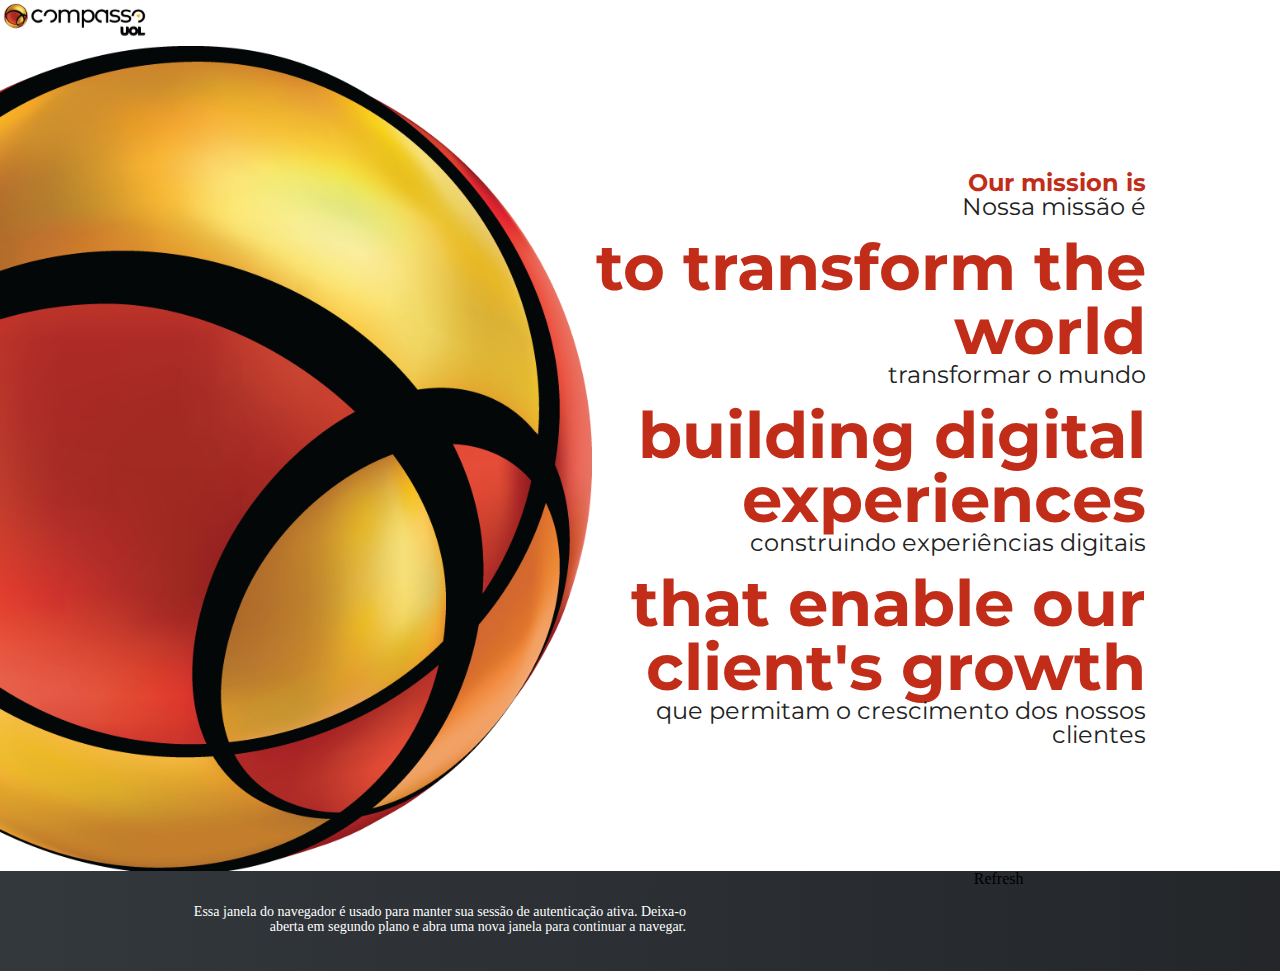
==== home.html @ 86b91166 "feat(*):Creating home page structure with css" ====
<!DOCTYPE html>
<html lang="en">
<head>
    <meta charset="UTF-8">
    <meta http-equiv="X-UA-Compatible" content="IE=edge">
    <meta name="viewport" content="width=device-width, initial-scale=1.0">
    <link rel="stylesheet" href="./assets/css/style.css">
    <link rel="stylesheet" href="./assets/css/reset.css">
    <title>Home</title>
</head>
<body>
    <header class="header">
        <div class="logo">
            <img src="./assets/img/logoCompasso-black.svg">
        </div>
        <div class="clock">

        </div>

        <div class="temp"></div>
    </header>
    <main>
        <section class="container-main">
            <img class="logo-compass" src="./assets/img/ball-logoCompasso.svg">
            <div class="text-main">
                <h2 class="text-main-primary">Our mission is</h2>
                <p class="text-main-secundary">Nossa missão é</p><br>
                <h1 class="text-main-primary">to transform the world</h1>
                <p class="text-main-secundary">transformar o mundo</p><br>
                <h1 class="text-main-primary">building digital experiences</h1>
                <p class="text-main-secundary">construindo experiências digitais</p><br>
                <h1 class="text-main-primary">that enable our client's growth</h1>
                <p class="text-main-secundary">que permitam o crescimento dos nossos clientes</p>
            </div>
        </section>
    </main>
    <footer>
        <section class="container-footer">
            <div class="text-footer">
                <p>Essa janela do navegador é usado para manter sua sessão de autenticação ativa. Deixa-o<br> aberta em segundo plano e abra uma nova janela para continuar a navegar.</p>
            </div>
            <div>
                Refresh
            </div>
            <div class="button-link">
                <a class="text-button" href="www.uol.com.br">Continuar Navegando</a>
            </div>
            <div class="button-logout">
                <a href="./index.html">Logout</a>
            </div>
        </section>
    </footer>
</body>
</html>
---- assets/css/style.css ----
@import url('https://fonts.googleapis.com/css2?family=Montserrat:wght@300;400;700&display=swap');

:root {
    --color-main:linear-gradient(180deg, #33383D 0%, #1C1D20 100%);
    --color-bg: linear-gradient(90.16deg, #33383D 0%, #1C1D20 100%);
    --color-bg-main: linear-gradient(105.96deg, #FFFFFF 0%, #F0F0F0 97.86%);
    --color-font: #E0E0E0;
    --color-button:linear-gradient(90deg, #FF2D04 0%, #C13216 100%);
    --font-home-primary:#C12D18;
    --font-home-secundary:#222222;
    --font-button:#C13216;
    --color-white:#FFFFFF;
}

*{
    margin: 0;
    padding: 0;
    box-sizing: border-box;
    font-family: 'Montserrat', sans-serif;
}

.main{
    display: flex;
    width: 100vw;
    height: 100vh;
    flex-direction: row;
    justify-content: space-between;
    background: #ccc;
}

.container-login{
    width: 50%;
    display: flex;
    flex-direction: column;
    justify-content: center;
    align-items: center;
    gap: 30px;
    background: var(--color-main);
    color: var(--color-font);
    
}
.title-form{
    min-width:450px;
    margin-bottom: 120px;
}

.form-login{
    min-width:450px;
}

.input{
    display: block;
    width: 100%;
    max-width: 380px;
    height: 45px;
    border-radius: 50px;
    border: 1px solid;
    border-color: var(--color-font);
    background: transparent;
}

.btn{
    background: var(--color-button);
    width: 100%;
    max-width: 380px;
    height: 45px;
    border-radius: 50px;
    color: var(--color-white);
    border: 0px;
    margin-top: 70px;
}

.wallpaper{
    width: 50%;
    background: url(../img/bg-login.jpg);
    background-size:cover;
    background-repeat: no-repeat;
    
}

.container-main{
    background-color: var(--color-bg-main);
    display: flex;
    justify-content: space-between;
    align-items: center;
}

.logo-compass{
    background-position: bottom left;
}

.text-main{
    display: flex;
    flex-direction: column;  
    text-align: right;
    margin-right: 134px;  
}

.text-main-primary {
    font-weight: bold;
    color: var(--font-home-primary);
    font-size: 64px;
}

.text-main-primary:first-child {
	font-size: 24px;
}

.text-main-secundary{
    color: var(--font-home-secundary);
    font-size: 24px;
}

.container-footer{
    display: flex;
    justify-content: space-around;
    background: var(--color-bg);
    width: 1920px;
    height: 100px;
}

.text-footer{
    color: var(--color-white);
    text-align: right;
    margin-left: 50px;
    font-size: 14px;
    margin-top: 33px;
    line-height: 15px;
    font-weight: 400;
}

.button-link{
    width: 131px;
    height: 99px;
    background-color: var(--color-white);
    text-align:center;  
}

.text-button{
    text-decoration: none;
    color: var(--font-button);
    
}

.button-logout{
    text-decoration: none;
    color: var(--color-white);
}
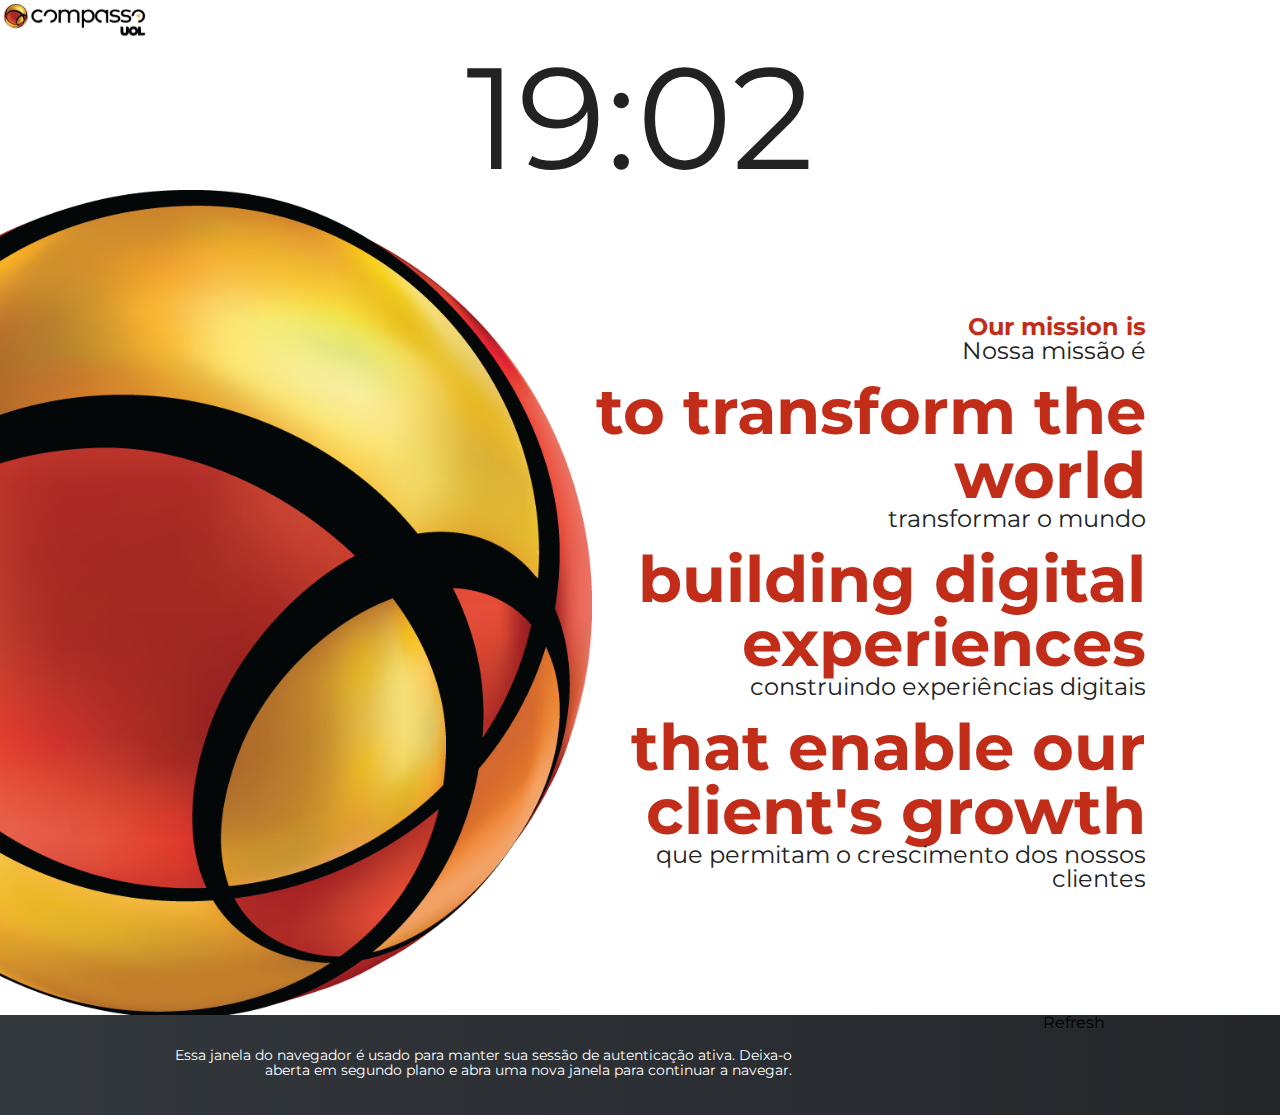
==== commit f7a78f44: "feat(home):finishing home page clock" ====
--- a/home.html
+++ b/home.html
@@ -8,47 +8,50 @@
     <link rel="stylesheet" href="./assets/css/reset.css">
     <title>Home</title>
 </head>
-<body>
-    <header class="header">
-        <div class="logo">
-            <img src="./assets/img/logoCompasso-black.svg">
-        </div>
-        <div class="clock">
+<body onload="updateWatch()">
+        <header class="header">
+            <div class="logo">
+                <img src="./assets/img/logoCompasso-black.svg">
+            </div>
+            <div class="clock">
+                <span class="clock-hour"></span>:
+                <span class="clock-minute"></span>
+                <span class="date"></span>
+            </div>
 
-        </div>
-
-        <div class="temp"></div>
-    </header>
-    <main>
-        <section class="container-main">
-            <img class="logo-compass" src="./assets/img/ball-logoCompasso.svg">
-            <div class="text-main">
-                <h2 class="text-main-primary">Our mission is</h2>
-                <p class="text-main-secundary">Nossa missão é</p><br>
-                <h1 class="text-main-primary">to transform the world</h1>
-                <p class="text-main-secundary">transformar o mundo</p><br>
-                <h1 class="text-main-primary">building digital experiences</h1>
-                <p class="text-main-secundary">construindo experiências digitais</p><br>
-                <h1 class="text-main-primary">that enable our client's growth</h1>
-                <p class="text-main-secundary">que permitam o crescimento dos nossos clientes</p>
-            </div>
-        </section>
-    </main>
-    <footer>
-        <section class="container-footer">
-            <div class="text-footer">
-                <p>Essa janela do navegador é usado para manter sua sessão de autenticação ativa. Deixa-o<br> aberta em segundo plano e abra uma nova janela para continuar a navegar.</p>
-            </div>
-            <div>
-                Refresh
-            </div>
-            <div class="button-link">
-                <a class="text-button" href="www.uol.com.br">Continuar Navegando</a>
-            </div>
-            <div class="button-logout">
-                <a href="./index.html">Logout</a>
-            </div>
-        </section>
-    </footer>
+            <div class="temp"></div>
+        </header>
+        <main>
+            <section class="container-main">
+                <img class="logo-compass" src="./assets/img/ball-logoCompasso.svg">
+                <div class="text-main">
+                    <h2 class="text-main-primary">Our mission is</h2>
+                    <p class="text-main-secundary">Nossa missão é</p><br>
+                    <h1 class="text-main-primary">to transform the world</h1>
+                    <p class="text-main-secundary">transformar o mundo</p><br>
+                    <h1 class="text-main-primary">building digital experiences</h1>
+                    <p class="text-main-secundary">construindo experiências digitais</p><br>
+                    <h1 class="text-main-primary">that enable our client's growth</h1>
+                    <p class="text-main-secundary">que permitam o crescimento dos nossos clientes</p>
+                </div>
+            </section>
+        </main>
+        <footer>
+            <section class="container-footer">
+                <div class="text-footer">
+                    <p>Essa janela do navegador é usado para manter sua sessão de autenticação ativa. Deixa-o<br> aberta em segundo plano e abra uma nova janela para continuar a navegar.</p>
+                </div>
+                <div>
+                    Refresh
+                </div>
+                <div class="button-link">
+                    <a class="text-button" href="www.uol.com.br">Continuar Navegando</a>
+                </div>
+                <div class="button-logout">
+                    <a href="./index.html">Logout</a>
+                </div>
+            </section>
+        </footer>
+    <script src="./assets/js/script.js"></script>
 </body>
 </html>--- a/assets/css/style.css
+++ b/assets/css/style.css
@@ -16,6 +16,15 @@
     margin: 0;
     padding: 0;
     box-sizing: border-box;
+    font-family: 'Montserrat', sans-serif;
+}
+
+/* body{
+    font-family: Arial, Helvetica, sans-serif;
+    font-weight: bold;
+} */
+
+.header{
     font-family: 'Montserrat', sans-serif;
 }
 
@@ -78,6 +87,14 @@
     
 }
 
+.clock{
+    display: flex;
+    align-items: center;
+    justify-content: center;
+    font-size: 144px;
+    color: var(--font-home-secundary);
+}
+
 .container-main{
     background-color: var(--color-bg-main);
     display: flex;
@@ -117,6 +134,7 @@
     background: var(--color-bg);
     width: 1920px;
     height: 100px;
+    font-family: 'Montserrat', sans-serif;
 }
 
 .text-footer{
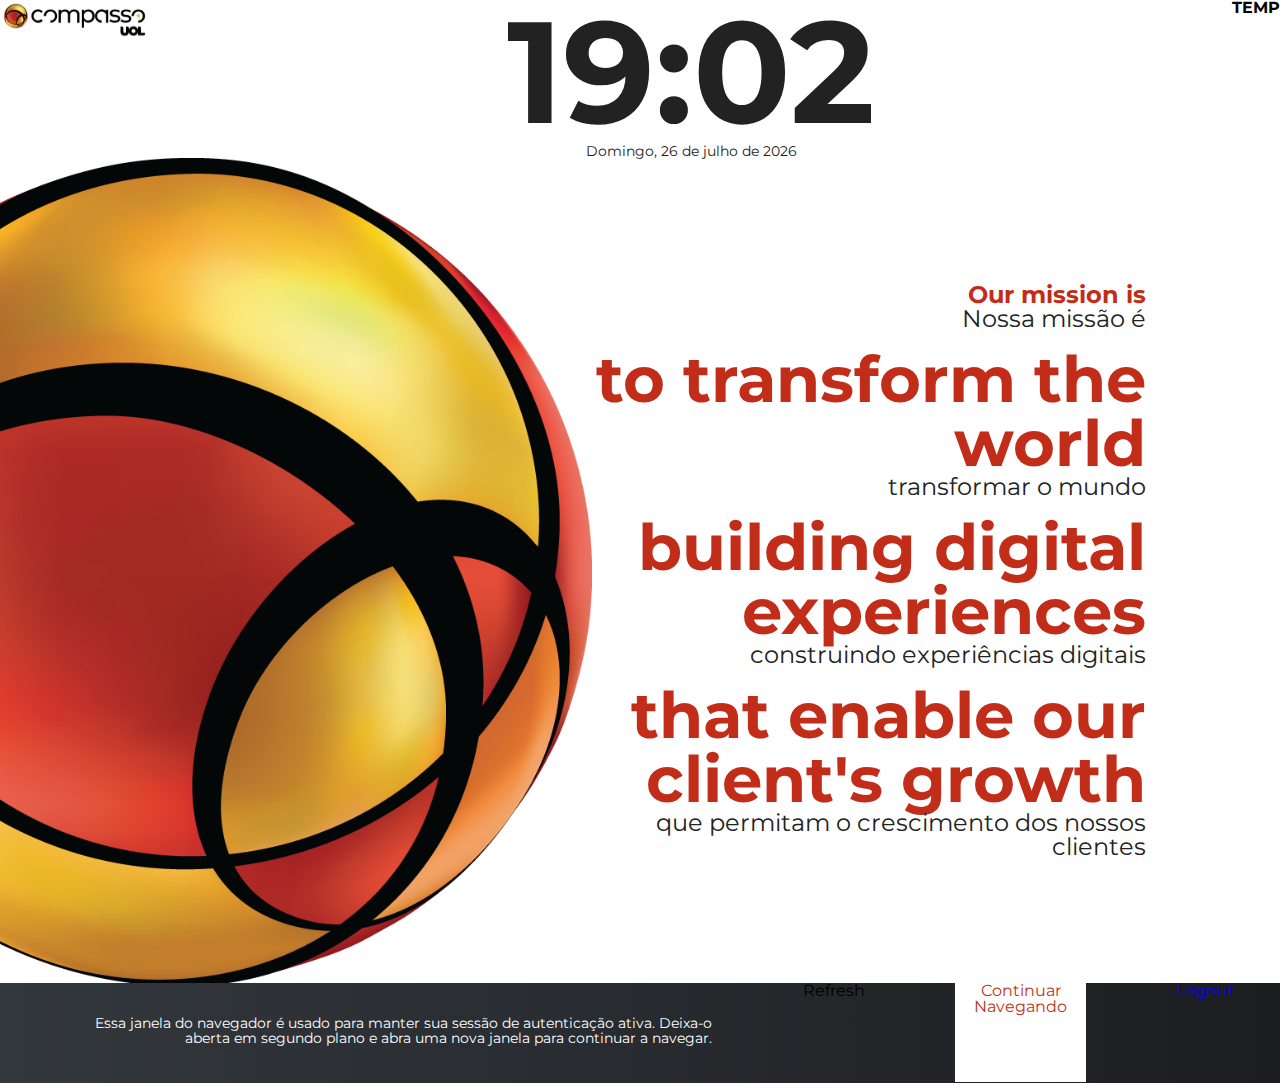
==== commit 275ff351: "feat(script,home,style):finalizing clock and date in full" ====
--- a/home.html
+++ b/home.html
@@ -9,17 +9,21 @@
     <title>Home</title>
 </head>
 <body onload="updateWatch()">
+    
         <header class="header">
-            <div class="logo">
+            <div class="logo-home">
                 <img src="./assets/img/logoCompasso-black.svg">
             </div>
-            <div class="clock">
-                <span class="clock-hour"></span>:
-                <span class="clock-minute"></span>
+            <div class="watch-date">
+                <span class="watch"></span>
+                <!-- <span class="clock-minute"></span> -->
                 <span class="date"></span>
+                <!-- <span class="date-day">Ranni</span>
+                <span class="date-month"></span>
+                <span class="date-year"></span> -->
             </div>
 
-            <div class="temp"></div>
+            <div class="temp">TEMP</div>
         </header>
         <main>
             <section class="container-main">
--- a/assets/css/style.css
+++ b/assets/css/style.css
@@ -26,6 +26,7 @@
 
 .header{
     font-family: 'Montserrat', sans-serif;
+    font-weight: bold;
 }
 
 .main{
@@ -87,12 +88,35 @@
     
 }
 
-.clock{
+/* style page home */
+
+.header{
     display: flex;
+    justify-content: space-between;
+}
+
+.logo-home{
+    
+}
+
+.watch-date{
+    display: flex;
+    flex-direction: column;
     align-items: center;
     justify-content: center;
+    color: var(--font-home-secundary);
+}
+
+.watch{
     font-size: 144px;
-    color: var(--font-home-secundary);
+}
+
+.date{
+    font-size: 14px;
+    font-weight: 400;
+}
+
+.temp{
 }
 
 .container-main{
@@ -100,6 +124,7 @@
     display: flex;
     justify-content: space-between;
     align-items: center;
+    
 }
 
 .logo-compass{
@@ -132,7 +157,7 @@
     display: flex;
     justify-content: space-around;
     background: var(--color-bg);
-    width: 1920px;
+    width: 100%;
     height: 100px;
     font-family: 'Montserrat', sans-serif;
 }
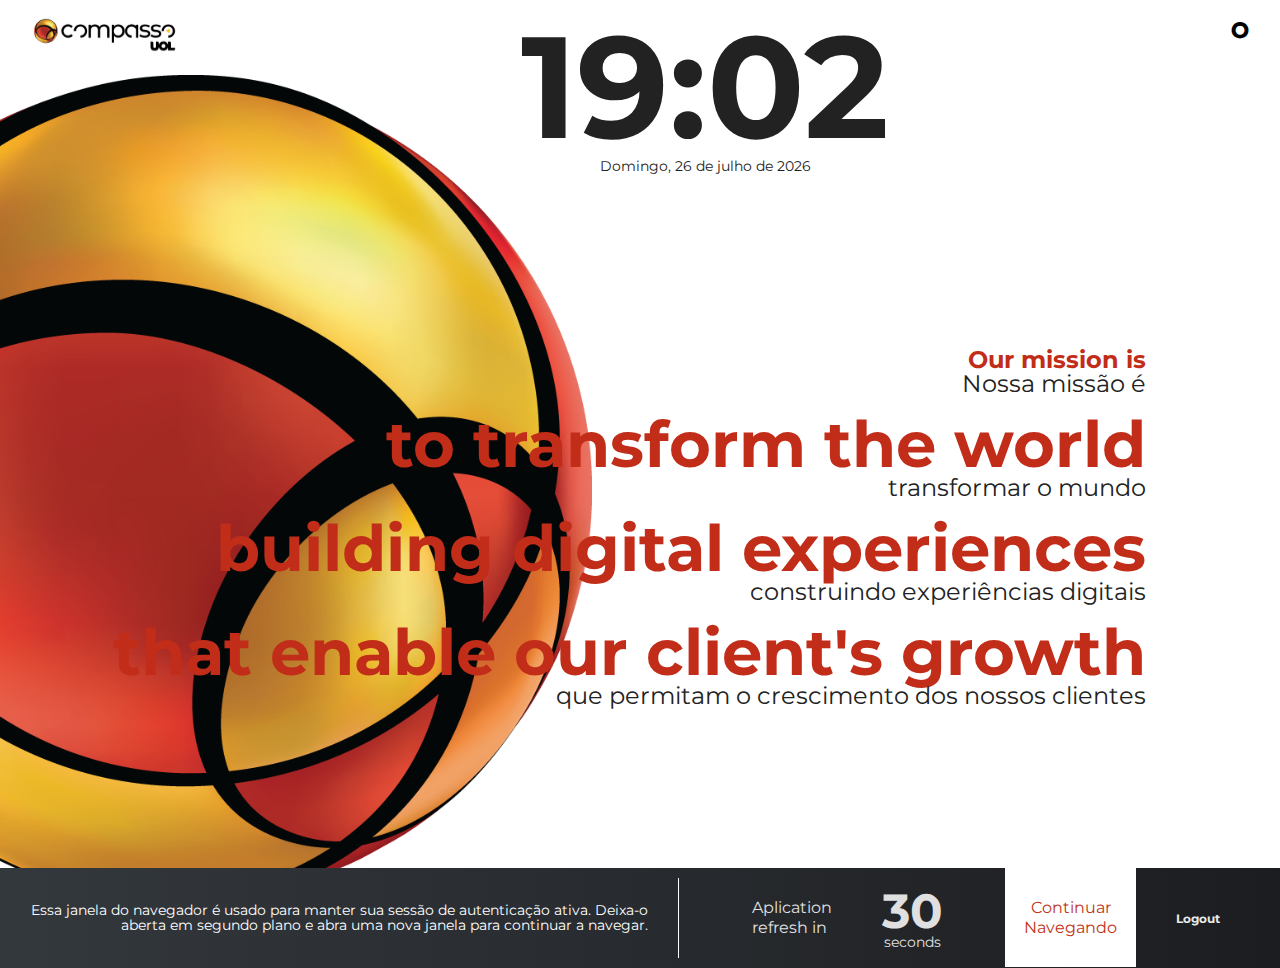
==== commit 29989aaa: "feat(app, home): adding contact and refresh" ====
--- a/home.html
+++ b/home.html
@@ -4,30 +4,30 @@
     <meta charset="UTF-8">
     <meta http-equiv="X-UA-Compatible" content="IE=edge">
     <meta name="viewport" content="width=device-width, initial-scale=1.0">
+    <link rel="stylesheet" href="./assets/css/reset.css">
     <link rel="stylesheet" href="./assets/css/style.css">
-    <link rel="stylesheet" href="./assets/css/reset.css">
+    <link rel="stylesheet" href="./assets/css/modal.css">
     <title>Home</title>
 </head>
 <body onload="updateWatch()">
-    
+    <div class="page-container">
         <header class="header">
             <div class="logo-home">
                 <img src="./assets/img/logoCompasso-black.svg">
             </div>
             <div class="watch-date">
                 <span class="watch"></span>
-                <!-- <span class="clock-minute"></span> -->
                 <span class="date"></span>
-                <!-- <span class="date-day">Ranni</span>
-                <span class="date-month"></span>
-                <span class="date-year"></span> -->
             </div>
 
-            <div class="temp">TEMP</div>
+            <div class="temp">
+                <p class="city"></p>
+                <span class="climate"></span><weight>°</weight>
+            </div>
         </header>
-        <main>
-            <section class="container-main">
-                <img class="logo-compass" src="./assets/img/ball-logoCompasso.svg">
+        <main class="container-main">
+            <section class="">
+                <!-- <img class="logo-compass" src="./assets/img/ball-logoCompasso.svg"> -->
                 <div class="text-main">
                     <h2 class="text-main-primary">Our mission is</h2>
                     <p class="text-main-secundary">Nossa missão é</p><br>
@@ -43,19 +43,46 @@
         <footer>
             <section class="container-footer">
                 <div class="text-footer">
-                    <p>Essa janela do navegador é usado para manter sua sessão de autenticação ativa. Deixa-o<br> aberta em segundo plano e abra uma nova janela para continuar a navegar.</p>
+                    <p class="text-alert-footer">Essa janela do navegador é usado para manter sua sessão de autenticação ativa. Deixa-o<br> aberta em segundo plano e abra uma nova janela para continuar a navegar.</p>
                 </div>
-                <div>
-                    Refresh
+                <div class="count-refresh">
+                    <div class="refresh-text">Aplication <br> refresh in</div>
+                    <div class="refresh-temp">
+                        <h3 class="time">600</h3>
+                        <p class="text-seconds">seconds</p>
+                    </div>
                 </div>
-                <div class="button-link">
-                    <a class="text-button" href="www.uol.com.br">Continuar Navegando</a>
-                </div>
-                <div class="button-logout">
-                    <a href="./index.html">Logout</a>
+                <div class="actions-footer">
+                    <div class="button-link">
+                        <a class="text-button" href="https://www.uol.com.br">Continuar Navegando</a>
+                    </div>
+                    <div class="button-logout">
+                        <button id="link-logout" class="btn-logout">Logout</a>
+                    </div>
                 </div>
             </section>
         </footer>
+
+        <!-- Modal -->        
+        <div id="fade" class="hide"></div>
+        <div id="modal" class="hide modal-content">
+          
+            <div class="modal-header">
+                <h2 class="modal-title" id="modal-title"></h2>
+            </div>
+            <div class="modal-body" id="modal-body">
+                   
+            </div>
+
+            <div class="modal-actions">
+                <button class="btn-modal btn-yes" id="btn-yes-logout">Sim, quero fazer logout!</button>
+                <button class="btn-modal btn-yes" id="btn-yes-home">Sim, continuar!</button>
+                <button class="btn-modal btn-no" id="close-modal">Não</button>
+            </div>
+        </div>
+
+
+    </div>
     <script src="./assets/js/script.js"></script>
 </body>
 </html>--- a/assets/css/style.css
+++ b/assets/css/style.css
@@ -10,6 +10,7 @@
     --font-home-secundary:#222222;
     --font-button:#C13216;
     --color-white:#FFFFFF;
+    --color-yellow-msg: #E9B425;
 }
 
 *{
@@ -19,11 +20,6 @@
     font-family: 'Montserrat', sans-serif;
 }
 
-/* body{
-    font-family: Arial, Helvetica, sans-serif;
-    font-weight: bold;
-} */
-
 .header{
     font-family: 'Montserrat', sans-serif;
     font-weight: bold;
@@ -47,37 +43,89 @@
     gap: 30px;
     background: var(--color-main);
     color: var(--color-font);
-    
-}
-.title-form{
-    min-width:450px;
+    padding: 0 10%;
+    
+}
+.login-text{
+    min-width: 400px;
+    width: 450px;
     margin-bottom: 120px;
+}
+
+.login-text h1{
+    font-size: 60px;
+    margin-bottom: 10px;
+}
+
+.login-text p{
+    font-size: 16px;
+    line-height: 30px;
 }
 
 .form-login{
     min-width:450px;
 }
 
+.form-login h2{
+    font-size: 30px;
+    font-weight: 400;
+    margin-bottom: 32px;
+}
+
 .input{
-    display: block;
+    position: relative;
+    display: flex;
+    align-items: center;
+    margin-bottom: 33px;
+}
+
+.field{
     width: 100%;
     max-width: 380px;
-    height: 45px;
+    height: 60px;
     border-radius: 50px;
+    padding: 0 20px;
     border: 1px solid;
     border-color: var(--color-font);
     background: transparent;
-}
+    color: #E0E0E0;
+    font-size: 16px;
+}
+
+.field-error{
+    border-color: var(--color-yellow-msg);;
+}
+
+.msg-erro{
+    font-size: 16px;
+    font-weight: 700;
+    color: var(--color-yellow-msg);
+}
+
+.icon{
+    position: absolute;
+    right: 25px;
+}
+
+.icon-user, .icon-pass{
+    right: 100px;
+}
+
 
 .btn{
     background: var(--color-button);
     width: 100%;
     max-width: 380px;
-    height: 45px;
+    height: 60px;
     border-radius: 50px;
     color: var(--color-white);
     border: 0px;
-    margin-top: 70px;
+    margin-top: 75px;
+    cursor: pointer;
+}
+
+.btn-login{
+    box-shadow: 5px 5px 15px rgba(0, 0, 0, 0.5);
 }
 
 .wallpaper{
@@ -88,11 +136,39 @@
     
 }
 
+.logo{
+    width: 100%;
+    height: 100%;
+    display: flex; 
+    justify-content: center;
+   align-items: flex-start;
+
+}
+
+.logo img{
+    width: 306px;
+    max-width: 306px;
+    margin-top: 20px;
+}
+
+
 /* style page home */
+.page-container{
+    display: flex;
+    flex-direction: column;
+    justify-content: space-between;
+    width: 100vw;
+    height: 100vh;
+    /* background-color: #C13216; */
+    background-image: url("./../img/ball-logoCompasso.svg");
+    background-repeat: no-repeat;
+    background-position: left bottom;
+}
 
 .header{
     display: flex;
     justify-content: space-between;
+    padding: 15px 30px;
 }
 
 .logo-home{
@@ -117,13 +193,28 @@
 }
 
 .temp{
+    text-align: right;
+}
+
+.city {
+    font-size: 24px;
+    font-weight: 400;
+    line-height: 25px;
+    text-align: center;
+}
+
+.climate, weight{
+   font-size: 48px;
+   font-weight: 700; 
 }
 
 .container-main{
     background-color: var(--color-bg-main);
-    display: flex;
-    justify-content: space-between;
-    align-items: center;
+    background-repeat: no-repeat;
+    display: flex;
+    justify-content: flex-end;
+    align-items: center;
+    padding: 10rem 0;
     
 }
 
@@ -153,6 +244,13 @@
     font-size: 24px;
 }
 
+
+footer{
+    display: flex;
+    flex-direction: column;
+    justify-content: end;
+    align-items: flex-end;
+}
 .container-footer{
     display: flex;
     justify-content: space-around;
@@ -163,30 +261,89 @@
 }
 
 .text-footer{
+    display: flex;
+    align-items: center;
     color: var(--color-white);
     text-align: right;
     margin-left: 50px;
     font-size: 14px;
-    margin-top: 33px;
     line-height: 15px;
     font-weight: 400;
+    border-right: 1px solid #fff;
+    margin: 10px;
+}
+
+.text-alert-footer{
+    display: flex;
+    align-items: center;
+    min-height: 80%;
+    padding-right: 30px;
+}
+
+.count-refresh{
+    display: flex;
+    flex-direction: row;
+    align-items: center;
+    gap: 30px;
+    padding: 0 20px;
+    color: var(--color-font);
+}
+
+.refresh-text{
+    font-size: 16px;
+    font-weight: 400;
+    line-height: 20px;
+}
+
+
+.refresh-temp{
+    margin-left: 20px;
+    text-align: center;
+}
+
+.time{
+    font-weight: 700;
+    font-size: 48px;
+}
+
+.text-seconds{
+  font-size: 14px;  
+}
+
+.actions-footer{
+    display: flex;
 }
 
 .button-link{
     width: 131px;
     height: 99px;
     background-color: var(--color-white);
+    
     text-align:center;  
 }
 
 .text-button{
+    display: flex;
+    align-items: center;
+    height: 100%;
     text-decoration: none;
-    color: var(--font-button);
-    
+    color: var(--font-button);  
+    line-height: 20px;
 }
 
 .button-logout{
+    padding: 0 20px;
     text-decoration: none;
     color: var(--color-white);
 }
 
+.btn-logout{
+    width: 100%;
+    height: 100%;
+    background-color: transparent;
+    border: none;
+    font-size: 12px;
+    font-weight: 700;
+}
+
+
--- a/assets/css/modal.css
+++ b/assets/css/modal.css
@@ -0,0 +1,117 @@
+@import url('https://fonts.googleapis.com/css2?family=Montserrat:wght@300;400;700&display=swap');
+*  {
+    margin: 0;
+    padding: 0;
+    box-sizing: border-box;
+    font-family: 'Montserrat', sans-serif;
+}
+
+button {
+    padding: 0.6rem 1.2rem;
+    background-color: #888;
+    color: #ffffff;
+    border: none;
+    border-radius: 0.25rem;
+    cursor: pointer;
+    opacity: 0.9;
+    font-size: 1rem;
+}
+
+#open-modal {
+    background-color: #007bff;
+}
+
+button:hover {
+    opacity: 2;
+}
+
+.modal-content{
+    display: flex;
+    flex-direction: column;
+    justify-content: space-between;
+    background-color: #007bff;
+
+}
+
+#fade,
+#modal {
+    transition: 0.5s;
+    opacity: 1;
+    pointer-events: all;
+}
+
+#fade {
+    position: fixed;
+    top: 0;
+    left: 0;
+    width: 100%;
+    height: 100%;
+    background-color: rgba(0, 0, 0, 0.6);
+    z-index: 5;
+}
+
+#modal {
+    position: fixed;
+    left: 50%;
+    top: 50%;
+    transform: translate(-50%, -50%);
+    background-color: #fff;
+    z-index: 10;
+    width: 500px;
+    max-width: 90%;
+    padding: 1.2rem;
+    border-radius: .5rem;
+}
+
+.modal-header {
+    display: flex;
+    justify-content: space-between;
+    align-items: center;
+    border-bottom: 1px solid #ccc;
+    margin-bottom: 1rem;
+    padding-bottom: 1rem;
+}
+
+.modal-title{
+    font-family: 'Montserrat', sans-serif;
+    font-size: 20px;
+    font-weight: bold;
+}
+
+.modal-body{
+    font-family: 'Montserrat', sans-serif;
+    margin-bottom: 1rem;
+    padding: 30px 10px;
+    font-size: 16px;
+}
+
+#modal.hide,
+#fade.hide {
+    opacity: 0;
+    pointer-events: none;
+}
+
+#modal.hide {
+    top: 0;
+}
+
+.modal-actions{
+    display: flex;
+    gap: 20px;
+}
+
+.btn-modal{
+
+}
+
+.diplay-none{
+    display: none;
+}
+
+.btn-yes{
+    background-color: #007bff;
+}
+
+.btn-no{
+    background-color: #ff0000;  
+}